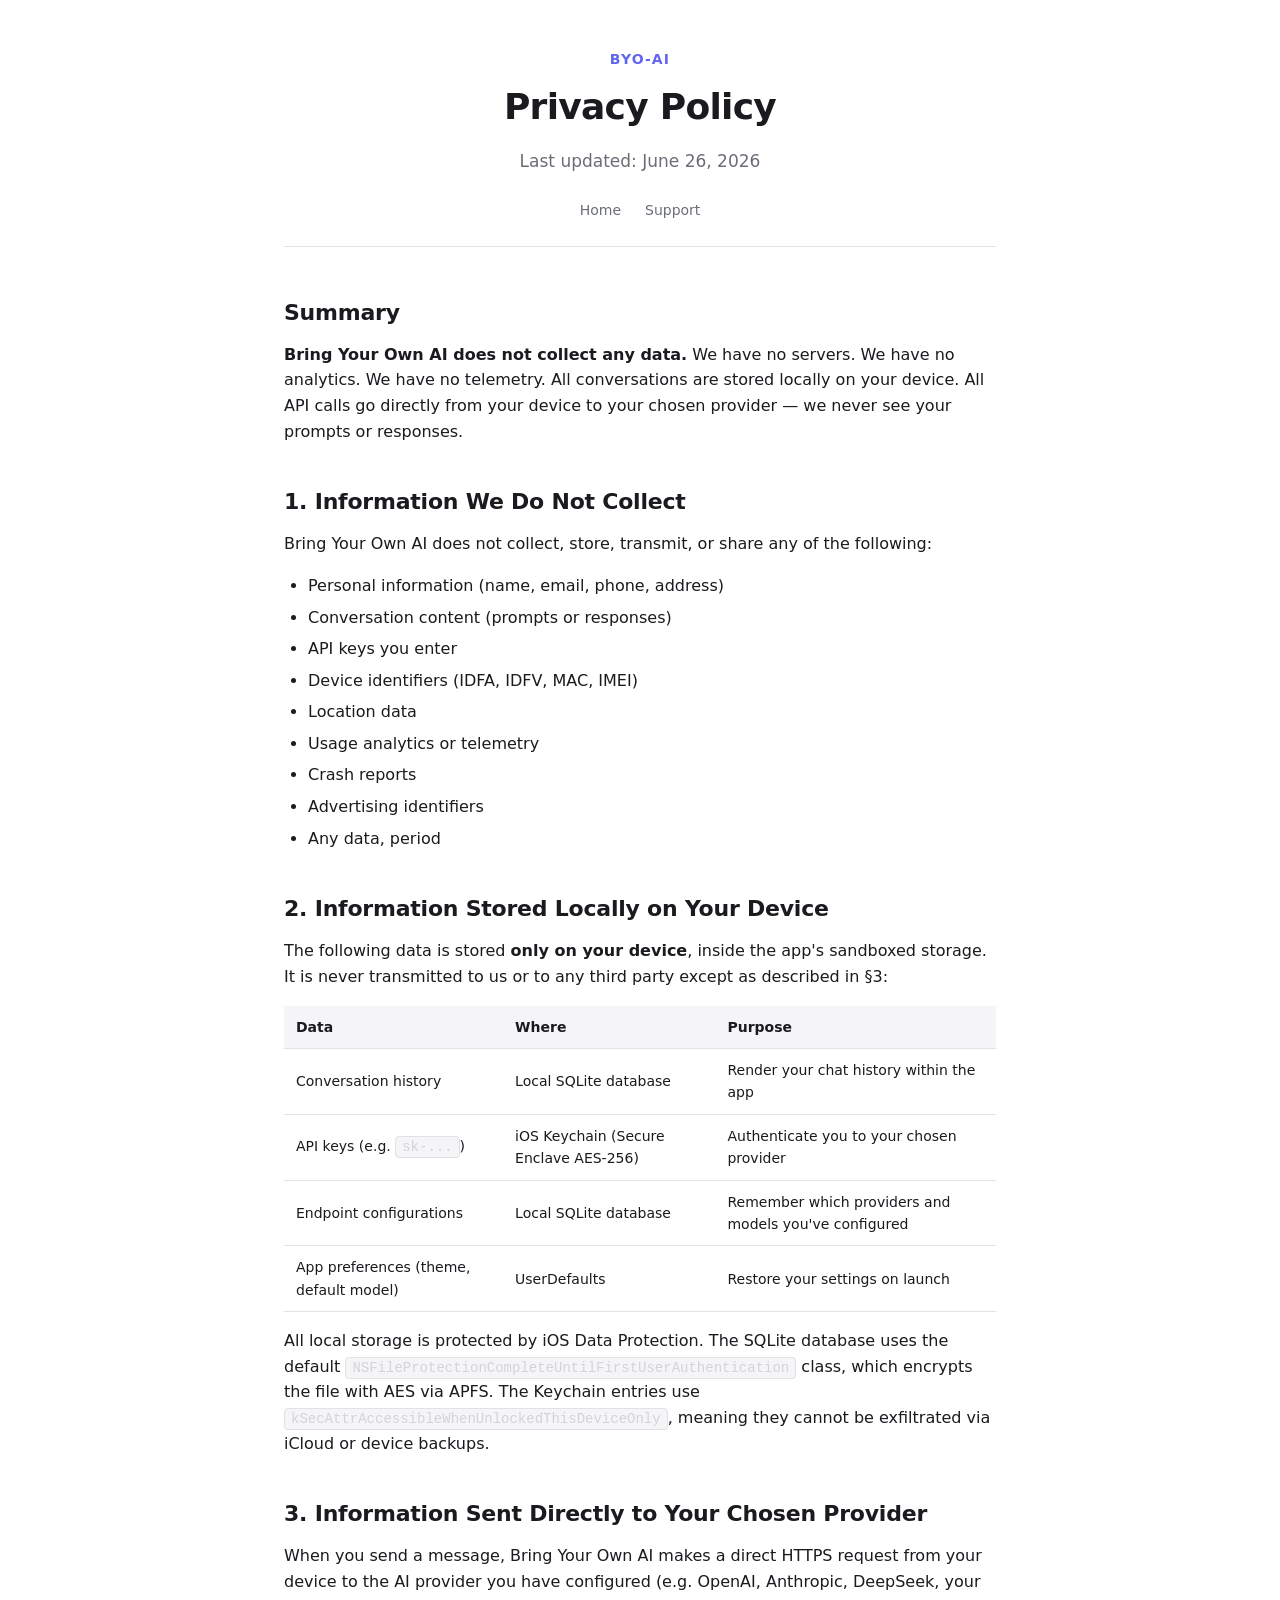
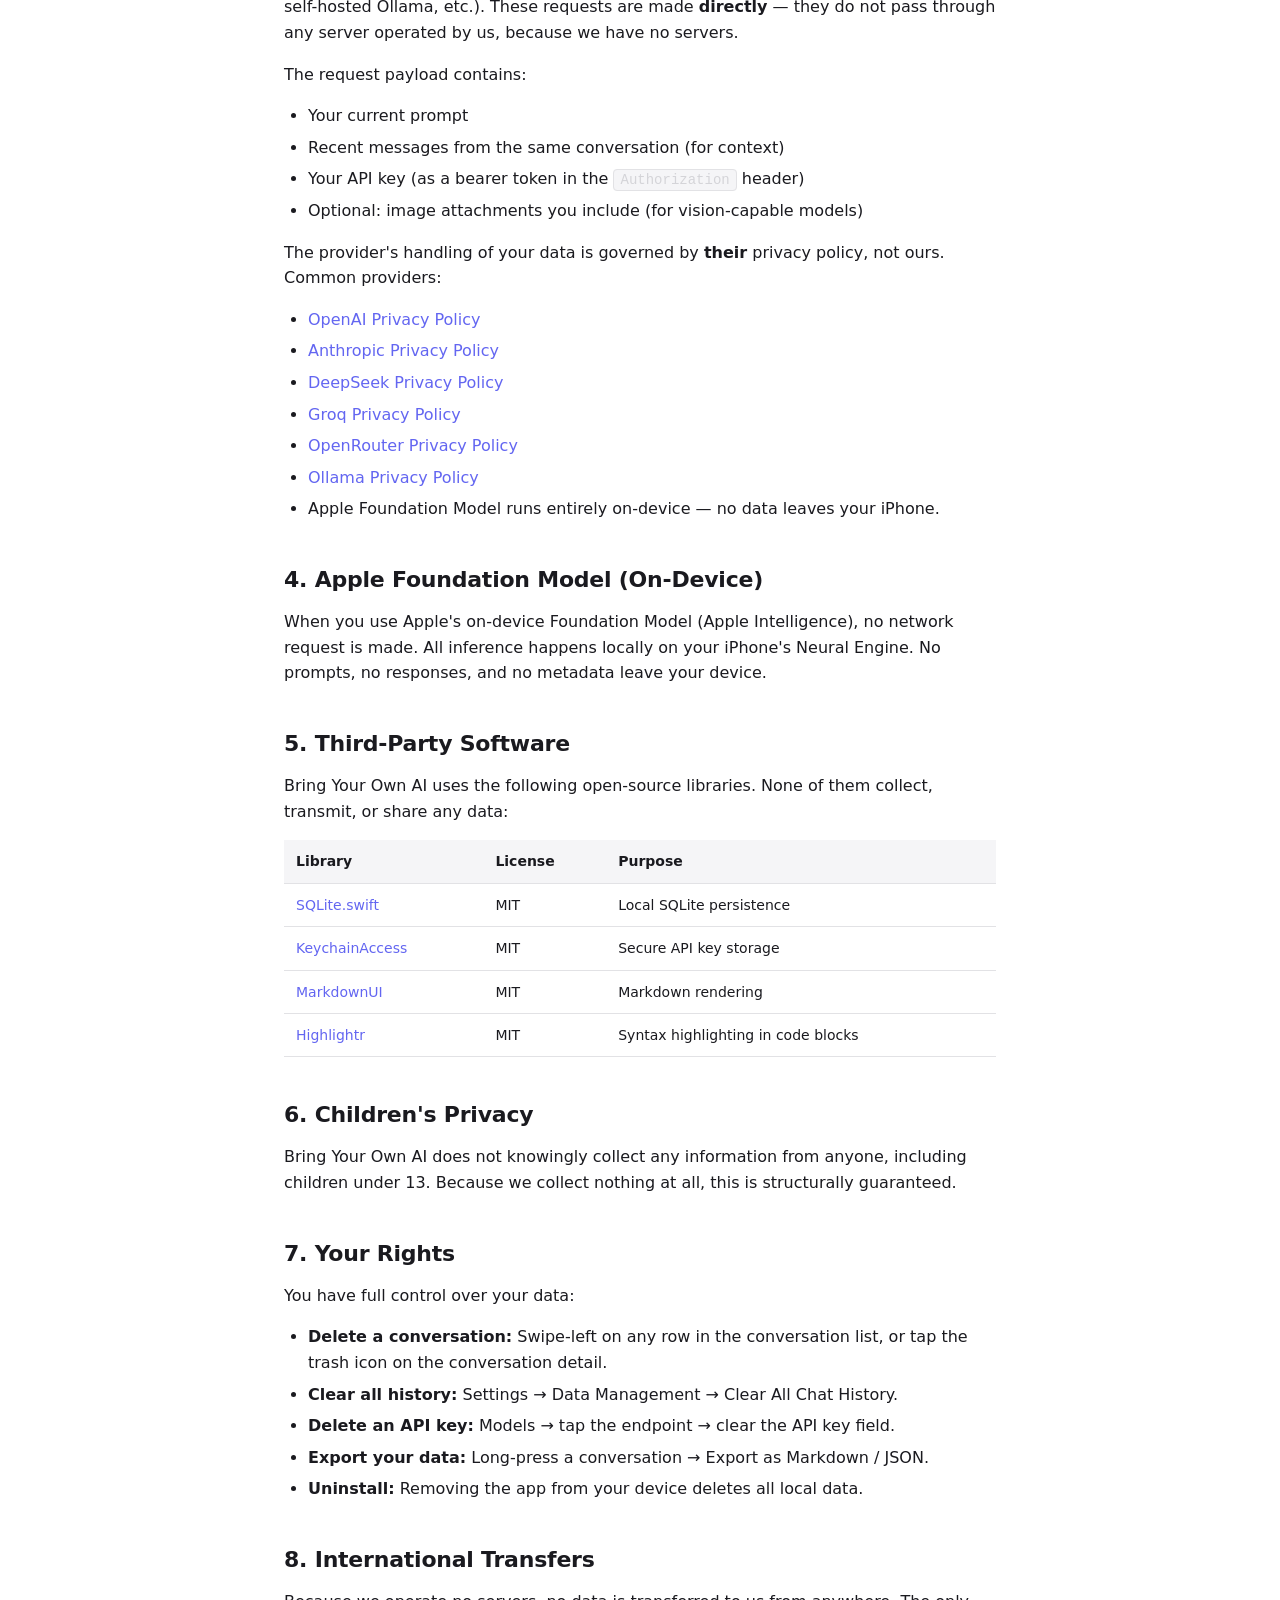
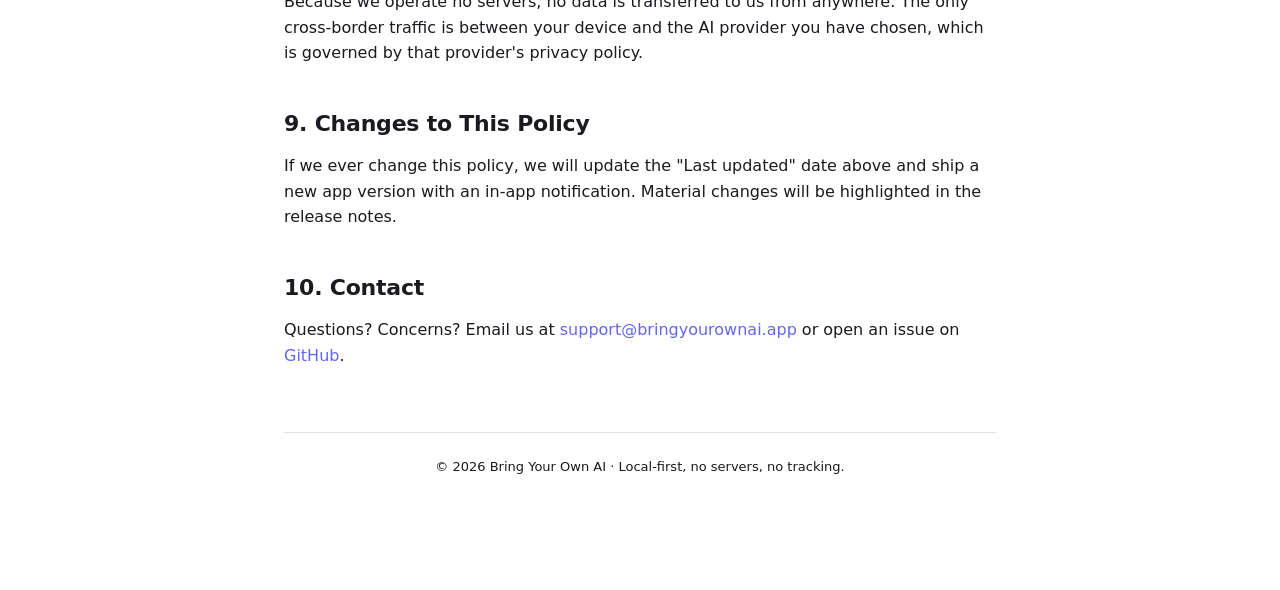
==== privacy-policy.html @ f2c3a364 "Initial site: landing, privacy policy, support pages" ====
<!DOCTYPE html>
<html lang="en">
<head>
  <meta charset="UTF-8">
  <meta name="viewport" content="width=device-width, initial-scale=1.0">
  <title>Privacy Policy — Bring Your Own AI</title>
  <link rel="stylesheet" href="style.css">
</head>
<body>
  <header>
    <div class="brand">BYO-AI</div>
    <h1>Privacy Policy</h1>
    <p class="tagline">Last updated: June 26, 2026</p>
    <nav class="nav">
      <a href="index.html">Home</a>
      <a href="support.html">Support</a>
    </nav>
  </header>

  <main>
    <section>
      <h2>Summary</h2>
      <p>
        <strong>Bring Your Own AI does not collect any data.</strong> We have no servers. We have no analytics. We have no telemetry.
        All conversations are stored locally on your device. All API calls go directly from your device to your chosen provider —
        we never see your prompts or responses.
      </p>
    </section>

    <section>
      <h2>1. Information We Do Not Collect</h2>
      <p>Bring Your Own AI does not collect, store, transmit, or share any of the following:</p>
      <ul>
        <li>Personal information (name, email, phone, address)</li>
        <li>Conversation content (prompts or responses)</li>
        <li>API keys you enter</li>
        <li>Device identifiers (IDFA, IDFV, MAC, IMEI)</li>
        <li>Location data</li>
        <li>Usage analytics or telemetry</li>
        <li>Crash reports</li>
        <li>Advertising identifiers</li>
        <li>Any data, period</li>
      </ul>
    </section>

    <section>
      <h2>2. Information Stored Locally on Your Device</h2>
      <p>The following data is stored <strong>only on your device</strong>, inside the app's sandboxed storage. It is never transmitted to us or to any third party except as described in §3:</p>

      <table>
        <thead>
          <tr>
            <th>Data</th>
            <th>Where</th>
            <th>Purpose</th>
          </tr>
        </thead>
        <tbody>
          <tr>
            <td>Conversation history</td>
            <td>Local SQLite database</td>
            <td>Render your chat history within the app</td>
          </tr>
          <tr>
            <td>API keys (e.g. <code>sk-...</code>)</td>
            <td>iOS Keychain (Secure Enclave AES-256)</td>
            <td>Authenticate you to your chosen provider</td>
          </tr>
          <tr>
            <td>Endpoint configurations</td>
            <td>Local SQLite database</td>
            <td>Remember which providers and models you've configured</td>
          </tr>
          <tr>
            <td>App preferences (theme, default model)</td>
            <td>UserDefaults</td>
            <td>Restore your settings on launch</td>
          </tr>
        </tbody>
      </table>

      <p>
        All local storage is protected by iOS Data Protection. The SQLite database uses the default
        <code>NSFileProtectionCompleteUntilFirstUserAuthentication</code> class, which encrypts the file
        with AES via APFS. The Keychain entries use <code>kSecAttrAccessibleWhenUnlockedThisDeviceOnly</code>,
        meaning they cannot be exfiltrated via iCloud or device backups.
      </p>
    </section>

    <section>
      <h2>3. Information Sent Directly to Your Chosen Provider</h2>
      <p>
        When you send a message, Bring Your Own AI makes a direct HTTPS request from your device to the
        AI provider you have configured (e.g. OpenAI, Anthropic, DeepSeek, your self-hosted Ollama, etc.).
        These requests are made <strong>directly</strong> — they do not pass through any server operated
        by us, because we have no servers.
      </p>
      <p>The request payload contains:</p>
      <ul>
        <li>Your current prompt</li>
        <li>Recent messages from the same conversation (for context)</li>
        <li>Your API key (as a bearer token in the <code>Authorization</code> header)</li>
        <li>Optional: image attachments you include (for vision-capable models)</li>
      </ul>
      <p>
        The provider's handling of your data is governed by <strong>their</strong> privacy policy, not ours.
        Common providers:
      </p>
      <ul>
        <li><a href="https://openai.com/policies/row-privacy-policy">OpenAI Privacy Policy</a></li>
        <li><a href="https://www.anthropic.com/legal/privacy">Anthropic Privacy Policy</a></li>
        <li><a href="https://www.deepseek.com/privacy-policy">DeepSeek Privacy Policy</a></li>
        <li><a href="https://groq.com/privacy-policy/">Groq Privacy Policy</a></li>
        <li><a href="https://openrouter.ai/privacy">OpenRouter Privacy Policy</a></li>
        <li><a href="https://ollama.com/privacy">Ollama Privacy Policy</a></li>
        <li>Apple Foundation Model runs entirely on-device — no data leaves your iPhone.</li>
      </ul>
    </section>

    <section>
      <h2>4. Apple Foundation Model (On-Device)</h2>
      <p>
        When you use Apple's on-device Foundation Model (Apple Intelligence), no network request is made.
        All inference happens locally on your iPhone's Neural Engine. No prompts, no responses, and no
        metadata leave your device.
      </p>
    </section>

    <section>
      <h2>5. Third-Party Software</h2>
      <p>Bring Your Own AI uses the following open-source libraries. None of them collect, transmit, or share any data:</p>

      <table>
        <thead>
          <tr>
            <th>Library</th>
            <th>License</th>
            <th>Purpose</th>
          </tr>
        </thead>
        <tbody>
          <tr>
            <td><a href="https://github.com/stephencelis/SQLite.swift">SQLite.swift</a></td>
            <td>MIT</td>
            <td>Local SQLite persistence</td>
          </tr>
          <tr>
            <td><a href="https://github.com/kishikawakatsumi/KeychainAccess">KeychainAccess</a></td>
            <td>MIT</td>
            <td>Secure API key storage</td>
          </tr>
          <tr>
            <td><a href="https://github.com/gonzalezreal/swift-markdown-ui">MarkdownUI</a></td>
            <td>MIT</td>
            <td>Markdown rendering</td>
          </tr>
          <tr>
            <td><a href="https://github.com/raspu/Highlightr">Highlightr</a></td>
            <td>MIT</td>
            <td>Syntax highlighting in code blocks</td>
          </tr>
        </tbody>
      </table>
    </section>

    <section>
      <h2>6. Children's Privacy</h2>
      <p>
        Bring Your Own AI does not knowingly collect any information from anyone, including children under 13.
        Because we collect nothing at all, this is structurally guaranteed.
      </p>
    </section>

    <section>
      <h2>7. Your Rights</h2>
      <p>You have full control over your data:</p>
      <ul>
        <li><strong>Delete a conversation:</strong> Swipe-left on any row in the conversation list, or tap the trash icon on the conversation detail.</li>
        <li><strong>Clear all history:</strong> Settings → Data Management → Clear All Chat History.</li>
        <li><strong>Delete an API key:</strong> Models → tap the endpoint → clear the API key field.</li>
        <li><strong>Export your data:</strong> Long-press a conversation → Export as Markdown / JSON.</li>
        <li><strong>Uninstall:</strong> Removing the app from your device deletes all local data.</li>
      </ul>
    </section>

    <section>
      <h2>8. International Transfers</h2>
      <p>
        Because we operate no servers, no data is transferred to us from anywhere. The only cross-border
        traffic is between your device and the AI provider you have chosen, which is governed by that
        provider's privacy policy.
      </p>
    </section>

    <section>
      <h2>9. Changes to This Policy</h2>
      <p>
        If we ever change this policy, we will update the "Last updated" date above and ship a new
        app version with an in-app notification. Material changes will be highlighted in the release notes.
      </p>
    </section>

    <section>
      <h2>10. Contact</h2>
      <p>
        Questions? Concerns? Email us at <a href="mailto:support@bringyourownai.app">support@bringyourownai.app</a>
        or open an issue on <a href="https://github.com/fredfung007/bring-your-own-ai/issues">GitHub</a>.
      </p>
    </section>
  </main>

  <footer>
    <p>© 2026 Bring Your Own AI · Local-first, no servers, no tracking.</p>
  </footer>
</body>
</html>
---- style.css ----
:root {
  --bg: #0f1115;
  --surface: #161922;
  --border: #262a36;
  --text: #e4e6eb;
  --text-dim: #9aa0aa;
  --accent: #6366f1;
  --accent-hover: #7c7fee;
  --code-bg: #1d2030;
}

* {
  box-sizing: border-box;
  margin: 0;
  padding: 0;
}

html {
  scroll-behavior: smooth;
}

body {
  font-family: -apple-system, BlinkMacSystemFont, "Segoe UI", system-ui, sans-serif;
  background: var(--bg);
  color: var(--text);
  line-height: 1.6;
  -webkit-font-smoothing: antialiased;
  max-width: 760px;
  margin: 0 auto;
  padding: 48px 24px 96px;
}

header {
  text-align: center;
  margin-bottom: 48px;
  padding-bottom: 24px;
  border-bottom: 1px solid var(--border);
}

.brand {
  font-size: 14px;
  letter-spacing: 0.08em;
  text-transform: uppercase;
  color: var(--accent);
  font-weight: 600;
  margin-bottom: 8px;
}

h1 {
  font-size: 36px;
  font-weight: 700;
  letter-spacing: -0.02em;
  margin-bottom: 12px;
}

.tagline {
  color: var(--text-dim);
  font-size: 17px;
}

h2 {
  font-size: 22px;
  font-weight: 600;
  margin-top: 40px;
  margin-bottom: 12px;
  letter-spacing: -0.01em;
}

h3 {
  font-size: 17px;
  font-weight: 600;
  margin-top: 24px;
  margin-bottom: 8px;
}

p {
  margin-bottom: 16px;
  color: var(--text);
}

ul, ol {
  margin-bottom: 16px;
  padding-left: 24px;
}

li {
  margin-bottom: 6px;
}

a {
  color: var(--accent);
  text-decoration: none;
  transition: color 0.15s;
}

a:hover {
  color: var(--accent-hover);
  text-decoration: underline;
}

strong {
  font-weight: 600;
}

code {
  font-family: "SF Mono", Menlo, Monaco, Consolas, monospace;
  background: var(--code-bg);
  border: 1px solid var(--border);
  border-radius: 4px;
  padding: 2px 6px;
  font-size: 14px;
  color: #d4d4d8;
}

hr {
  border: none;
  border-top: 1px solid var(--border);
  margin: 32px 0;
}

.nav {
  display: flex;
  gap: 24px;
  justify-content: center;
  margin-top: 24px;
}

.nav a {
  font-size: 14px;
  color: var(--text-dim);
}

.nav a:hover {
  color: var(--accent);
  text-decoration: none;
}

table {
  width: 100%;
  border-collapse: collapse;
  margin: 16px 0;
  font-size: 14px;
}

th, td {
  text-align: left;
  padding: 10px 12px;
  border-bottom: 1px solid var(--border);
}

th {
  background: var(--surface);
  font-weight: 600;
}

footer {
  margin-top: 64px;
  padding-top: 24px;
  border-top: 1px solid var(--border);
  font-size: 13px;
  color: var(--text-dim);
  text-align: center;
}

@media (prefers-color-scheme: light) {
  :root {
    --bg: #ffffff;
    --surface: #f5f5f7;
    --border: #e2e2e5;
    --text: #1a1a1f;
    --text-dim: #6b6e76;
    --code-bg: #f5f5f7;
  }
}
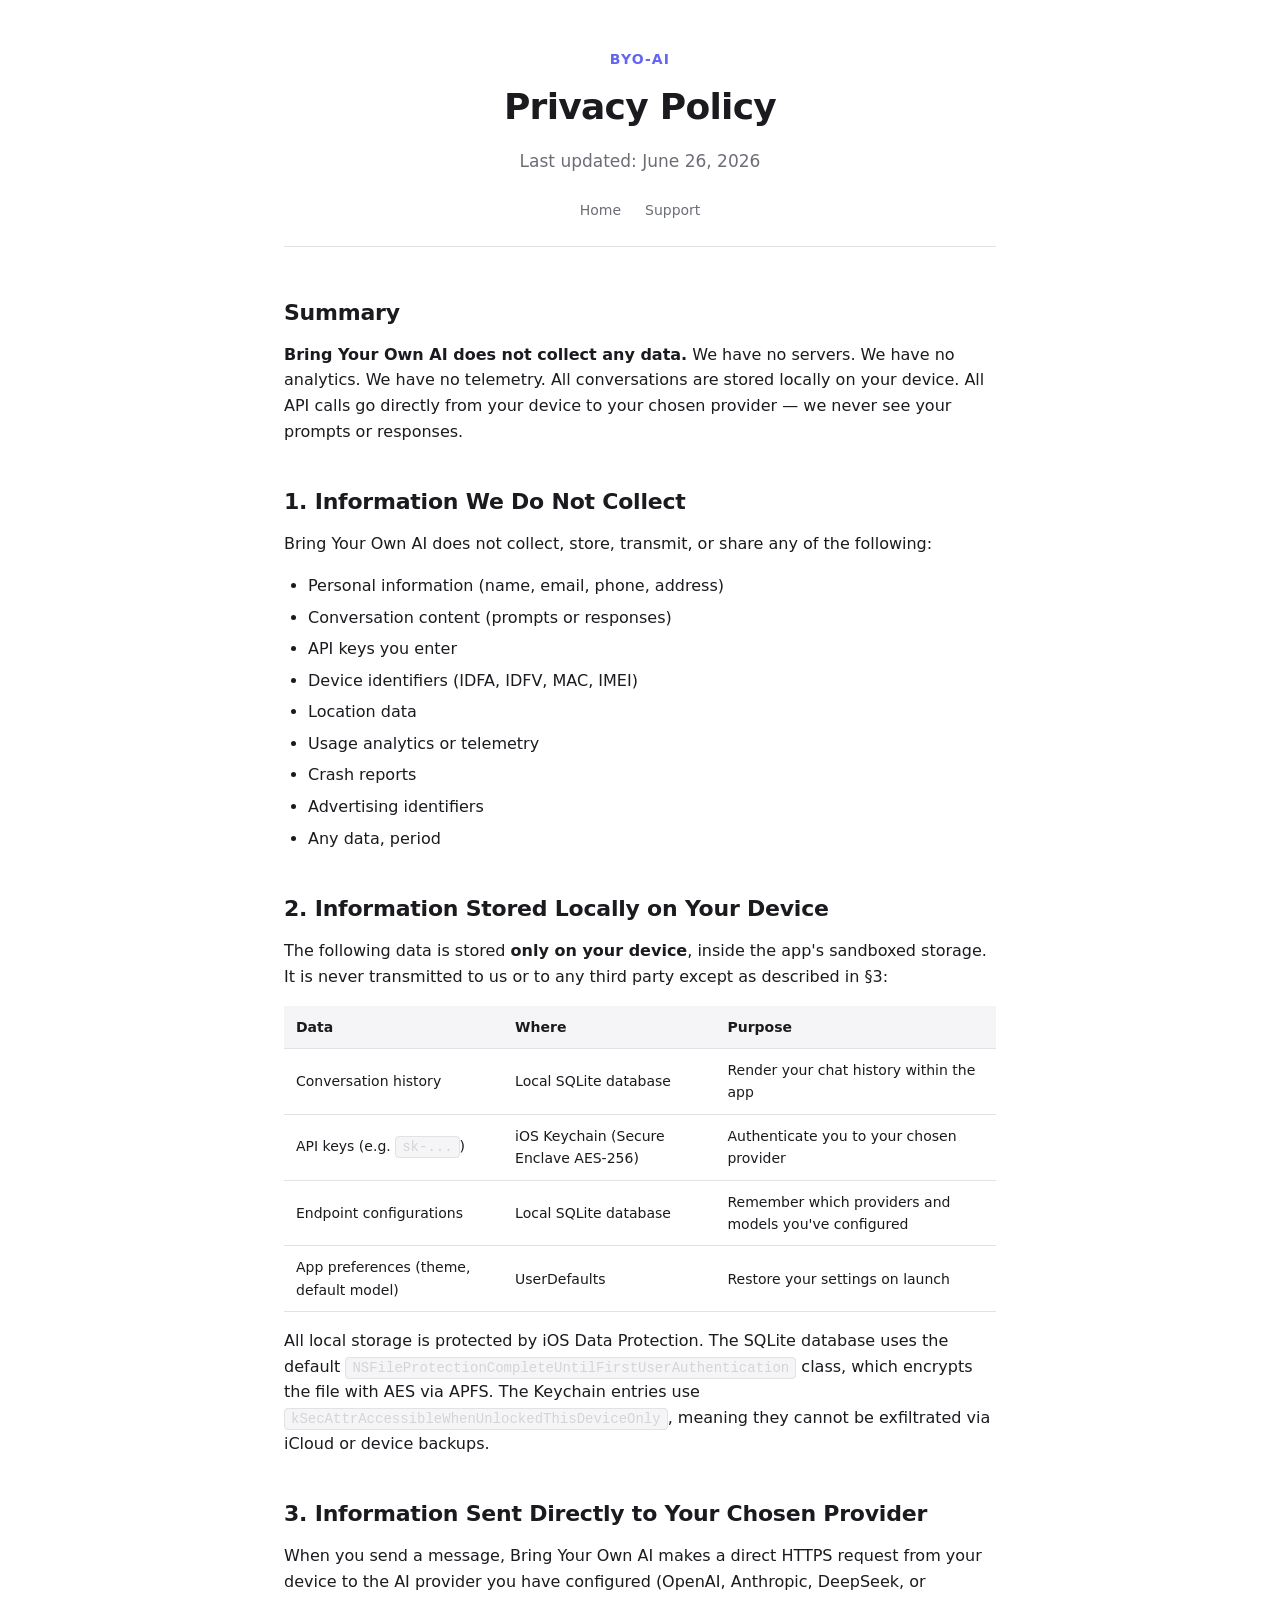
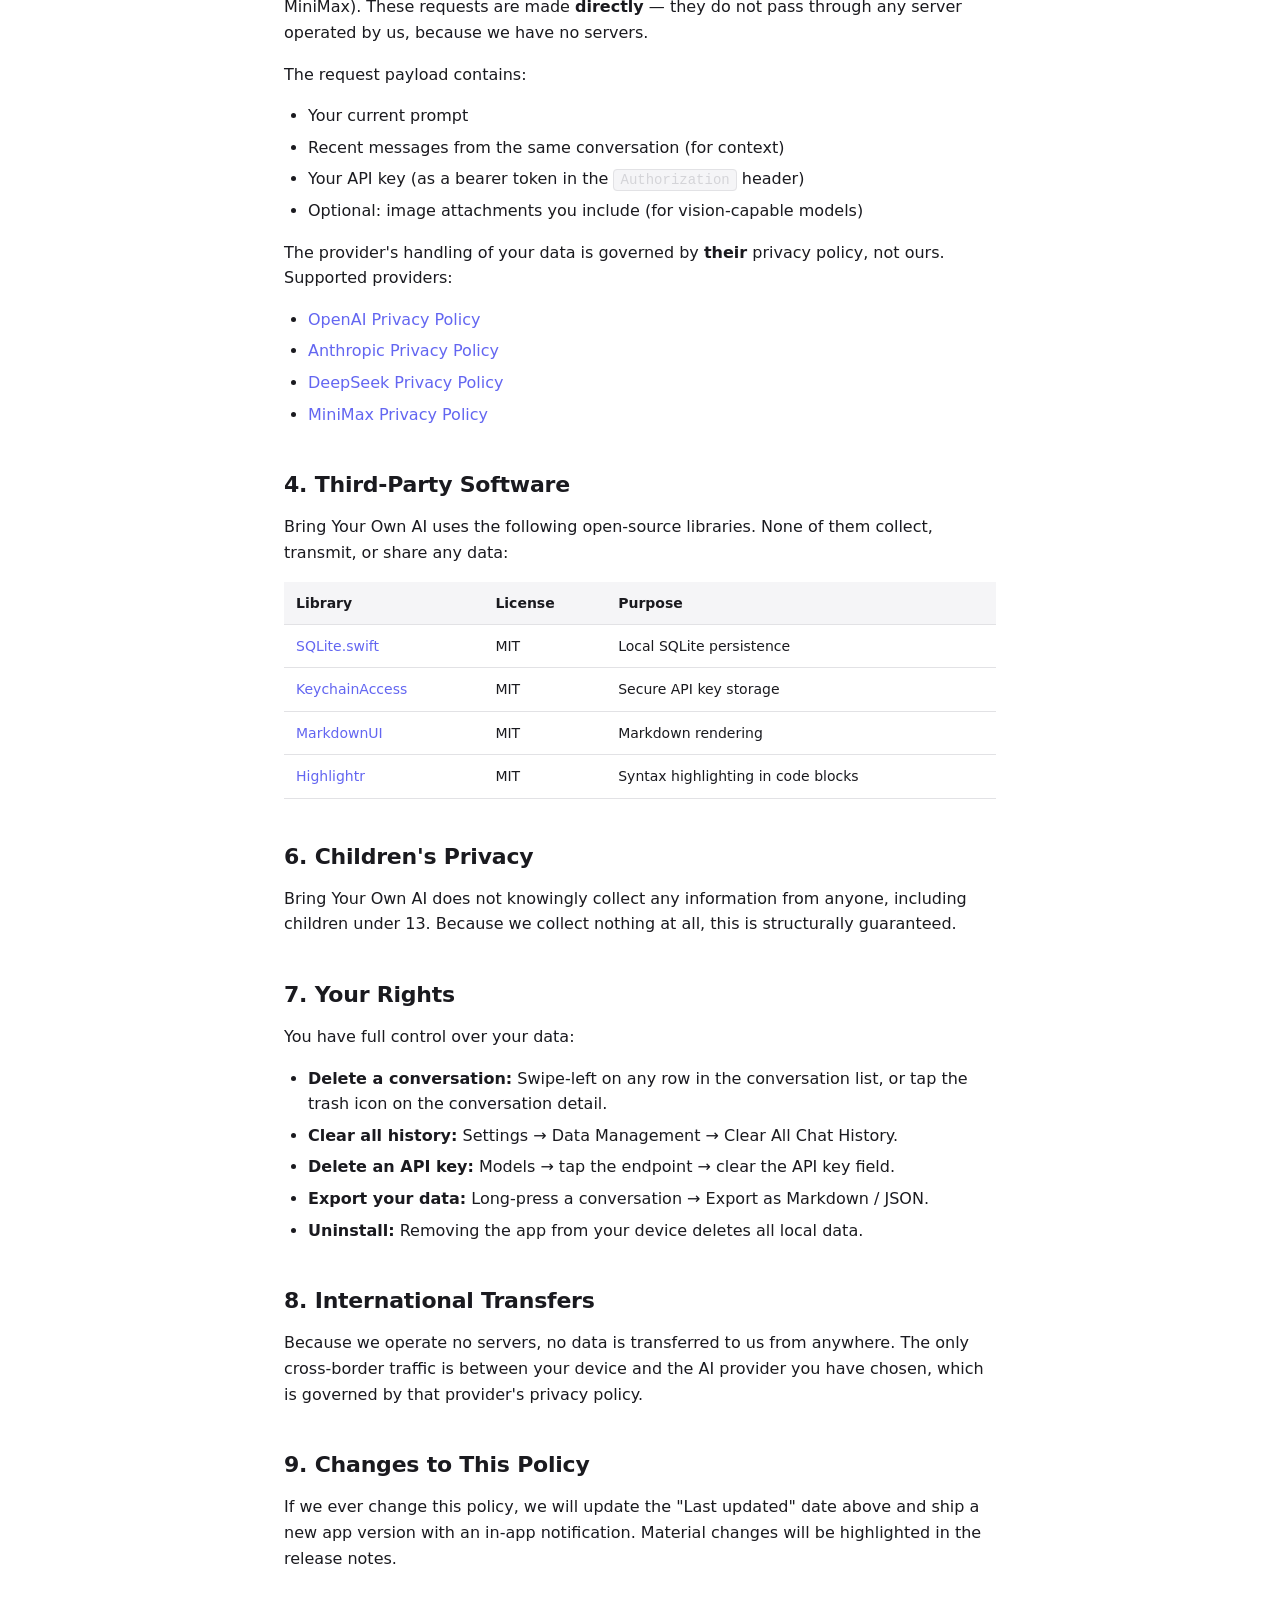
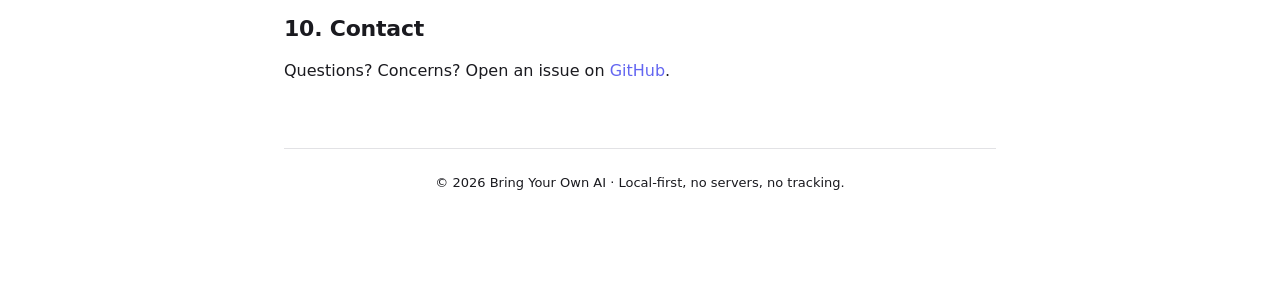
==== commit 4228a3e0: "Slim to 4 providers + add issue templates - privacy-policy: keep only OpenAI, Anthropic, DeepSeek, M" ====
--- a/privacy-policy.html
+++ b/privacy-policy.html
@@ -91,7 +91,7 @@
       <h2>3. Information Sent Directly to Your Chosen Provider</h2>
       <p>
         When you send a message, Bring Your Own AI makes a direct HTTPS request from your device to the
-        AI provider you have configured (e.g. OpenAI, Anthropic, DeepSeek, your self-hosted Ollama, etc.).
+        AI provider you have configured (OpenAI, Anthropic, DeepSeek, or MiniMax).
         These requests are made <strong>directly</strong> — they do not pass through any server operated
         by us, because we have no servers.
       </p>
@@ -104,30 +104,18 @@
       </ul>
       <p>
         The provider's handling of your data is governed by <strong>their</strong> privacy policy, not ours.
-        Common providers:
+        Supported providers:
       </p>
       <ul>
         <li><a href="https://openai.com/policies/row-privacy-policy">OpenAI Privacy Policy</a></li>
         <li><a href="https://www.anthropic.com/legal/privacy">Anthropic Privacy Policy</a></li>
         <li><a href="https://www.deepseek.com/privacy-policy">DeepSeek Privacy Policy</a></li>
-        <li><a href="https://groq.com/privacy-policy/">Groq Privacy Policy</a></li>
-        <li><a href="https://openrouter.ai/privacy">OpenRouter Privacy Policy</a></li>
-        <li><a href="https://ollama.com/privacy">Ollama Privacy Policy</a></li>
-        <li>Apple Foundation Model runs entirely on-device — no data leaves your iPhone.</li>
-      </ul>
-    </section>
-
-    <section>
-      <h2>4. Apple Foundation Model (On-Device)</h2>
-      <p>
-        When you use Apple's on-device Foundation Model (Apple Intelligence), no network request is made.
-        All inference happens locally on your iPhone's Neural Engine. No prompts, no responses, and no
-        metadata leave your device.
-      </p>
-    </section>
-
-    <section>
-      <h2>5. Third-Party Software</h2>
+        <li><a href="https://www.minimax.io/privacy">MiniMax Privacy Policy</a></li>
+      </ul>
+    </section>
+
+    <section>
+      <h2>4. Third-Party Software</h2>
       <p>Bring Your Own AI uses the following open-source libraries. None of them collect, transmit, or share any data:</p>
 
       <table>
@@ -203,8 +191,8 @@
     <section>
       <h2>10. Contact</h2>
       <p>
-        Questions? Concerns? Email us at <a href="mailto:support@bringyourownai.app">support@bringyourownai.app</a>
-        or open an issue on <a href="https://github.com/fredfung007/bring-your-own-ai/issues">GitHub</a>.
+        Questions? Concerns? Open an issue on
+        <a href="https://github.com/fredfung007/bring-your-own-ai-site/issues">GitHub</a>.
       </p>
     </section>
   </main>
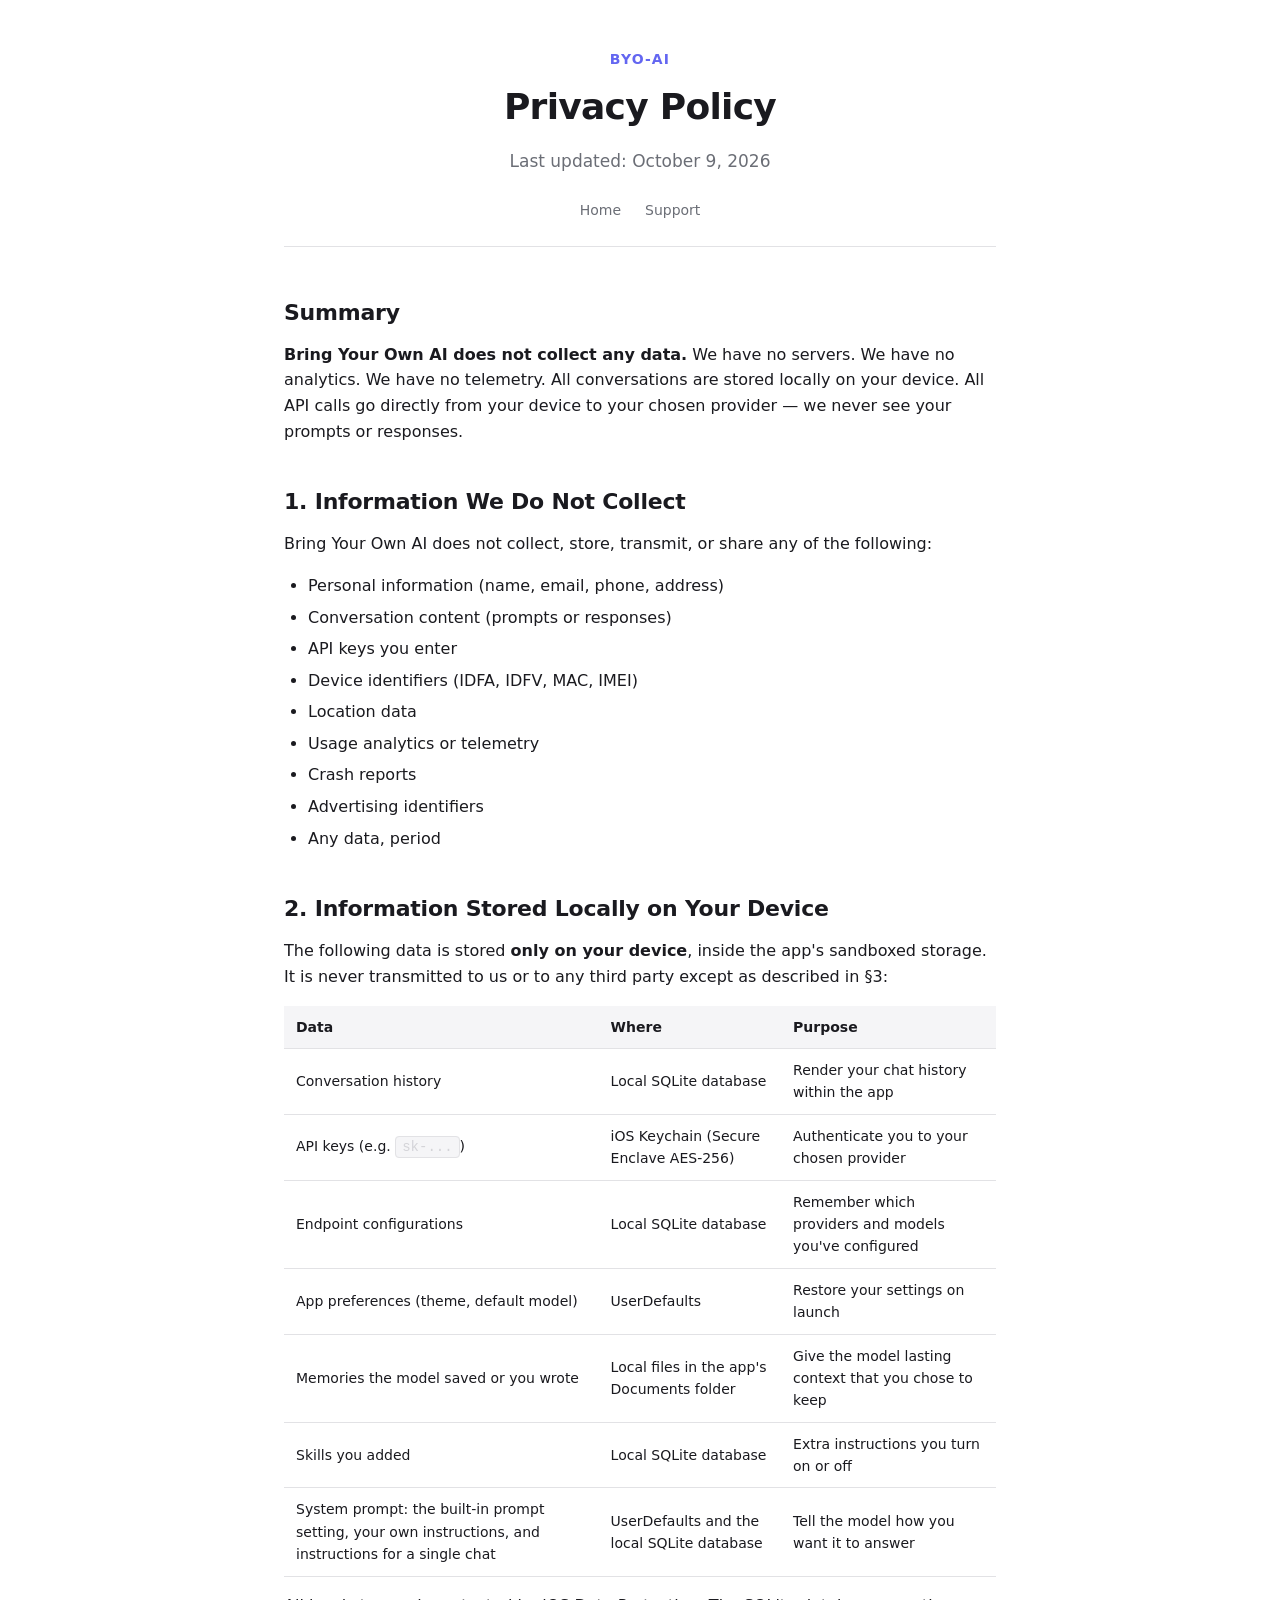
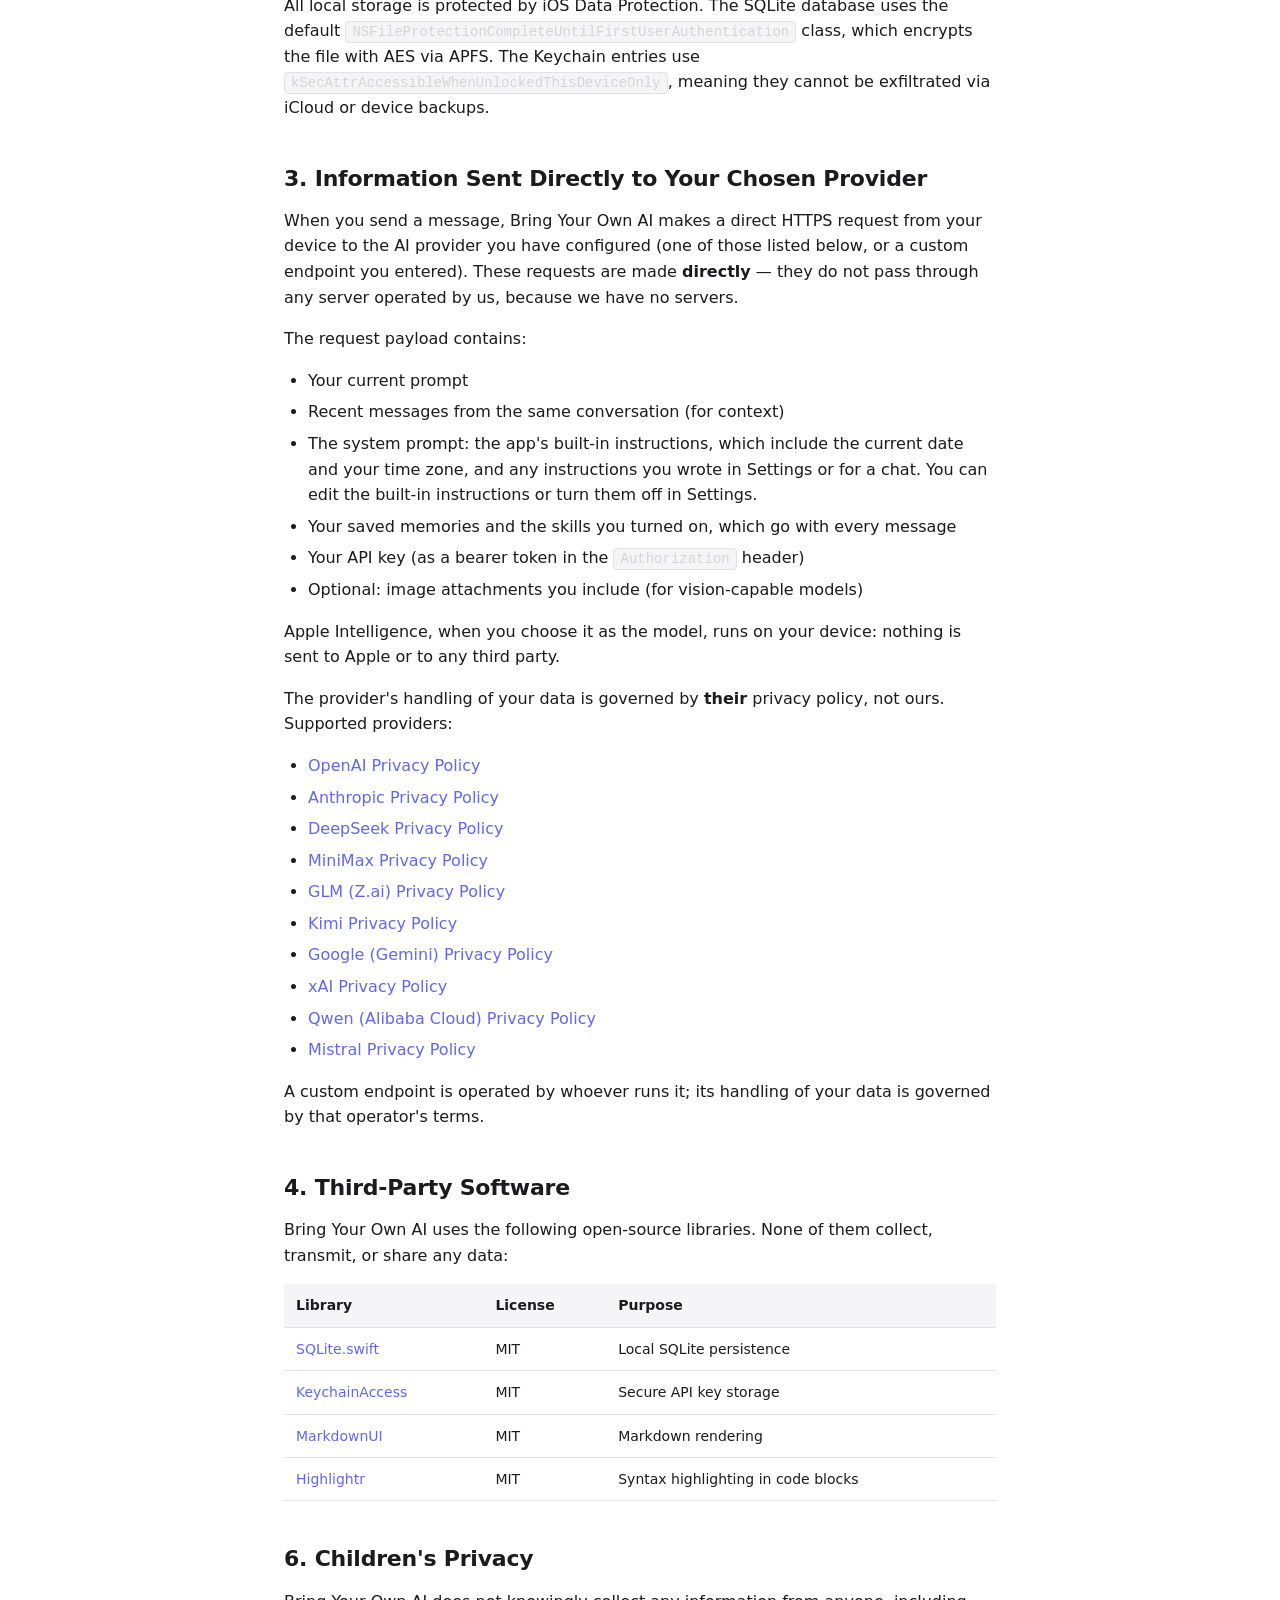
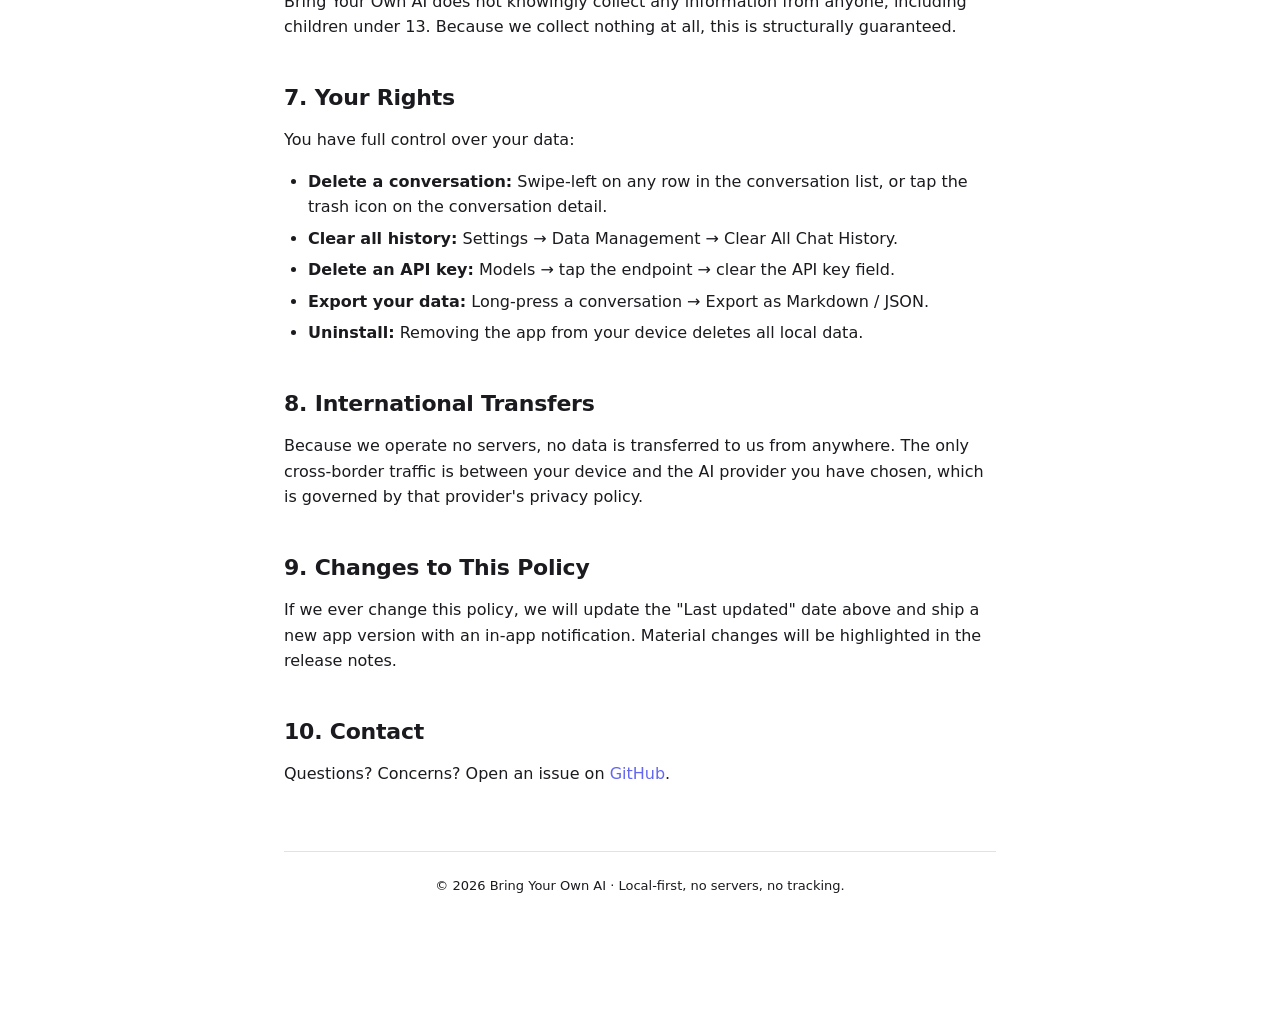
==== commit fce3e83a: "Privacy policy for 2.0: the system prompt, memories and skills, and the current provider list Co-Aut" ====
--- a/privacy-policy.html
+++ b/privacy-policy.html
@@ -10,7 +10,7 @@
   <header>
     <div class="brand">BYO-AI</div>
     <h1>Privacy Policy</h1>
-    <p class="tagline">Last updated: June 26, 2026</p>
+    <p class="tagline">Last updated: October 9, 2026</p>
     <nav class="nav">
       <a href="index.html">Home</a>
       <a href="support.html">Support</a>
@@ -76,6 +76,21 @@
             <td>UserDefaults</td>
             <td>Restore your settings on launch</td>
           </tr>
+          <tr>
+            <td>Memories the model saved or you wrote</td>
+            <td>Local files in the app's Documents folder</td>
+            <td>Give the model lasting context that you chose to keep</td>
+          </tr>
+          <tr>
+            <td>Skills you added</td>
+            <td>Local SQLite database</td>
+            <td>Extra instructions you turn on or off</td>
+          </tr>
+          <tr>
+            <td>System prompt: the built-in prompt setting, your own instructions, and instructions for a single chat</td>
+            <td>UserDefaults and the local SQLite database</td>
+            <td>Tell the model how you want it to answer</td>
+          </tr>
         </tbody>
       </table>
 
@@ -91,7 +106,7 @@
       <h2>3. Information Sent Directly to Your Chosen Provider</h2>
       <p>
         When you send a message, Bring Your Own AI makes a direct HTTPS request from your device to the
-        AI provider you have configured (OpenAI, Anthropic, DeepSeek, or MiniMax).
+        AI provider you have configured (one of those listed below, or a custom endpoint you entered).
         These requests are made <strong>directly</strong> — they do not pass through any server operated
         by us, because we have no servers.
       </p>
@@ -99,19 +114,35 @@
       <ul>
         <li>Your current prompt</li>
         <li>Recent messages from the same conversation (for context)</li>
+        <li>The system prompt: the app's built-in instructions, which include the current date and your time zone, and any instructions you wrote in Settings or for a chat. You can edit the built-in instructions or turn them off in Settings.</li>
+        <li>Your saved memories and the skills you turned on, which go with every message</li>
         <li>Your API key (as a bearer token in the <code>Authorization</code> header)</li>
         <li>Optional: image attachments you include (for vision-capable models)</li>
       </ul>
       <p>
+        Apple Intelligence, when you choose it as the model, runs on your device: nothing is sent to Apple or
+        to any third party.
+      </p>
+      <p>
         The provider's handling of your data is governed by <strong>their</strong> privacy policy, not ours.
         Supported providers:
       </p>
       <ul>
         <li><a href="https://openai.com/policies/row-privacy-policy">OpenAI Privacy Policy</a></li>
         <li><a href="https://www.anthropic.com/legal/privacy">Anthropic Privacy Policy</a></li>
-        <li><a href="https://www.deepseek.com/privacy-policy">DeepSeek Privacy Policy</a></li>
-        <li><a href="https://www.minimax.io/privacy">MiniMax Privacy Policy</a></li>
-      </ul>
+        <li><a href="https://cdn.deepseek.com/policies/en-US/deepseek-privacy-policy.html">DeepSeek Privacy Policy</a></li>
+        <li><a href="https://platform.minimax.io/protocol/privacy-policy">MiniMax Privacy Policy</a></li>
+        <li><a href="https://docs.z.ai/legal-agreement/privacy-policy">GLM (Z.ai) Privacy Policy</a></li>
+        <li><a href="https://platform.kimi.ai/docs/agreement/userprivacy">Kimi Privacy Policy</a></li>
+        <li><a href="https://policies.google.com/privacy">Google (Gemini) Privacy Policy</a></li>
+        <li><a href="https://x.ai/legal/privacy-policy">xAI Privacy Policy</a></li>
+        <li><a href="https://dashscope.aliyuncs.com/help/en/legal-agreements/privacy-policy">Qwen (Alibaba Cloud) Privacy Policy</a></li>
+        <li><a href="https://legal.mistral.ai/terms/privacy-policy">Mistral Privacy Policy</a></li>
+      </ul>
+      <p>
+        A custom endpoint is operated by whoever runs it; its handling of your data is governed by that
+        operator's terms.
+      </p>
     </section>
 
     <section>
@@ -192,7 +223,7 @@
       <h2>10. Contact</h2>
       <p>
         Questions? Concerns? Open an issue on
-        <a href="https://github.com/fredfung007/bring-your-own-ai-site/issues">GitHub</a>.
+        <a href="https://github.com/rubyalliance/bring-your-own-ai-site/issues">GitHub</a>.
       </p>
     </section>
   </main>
